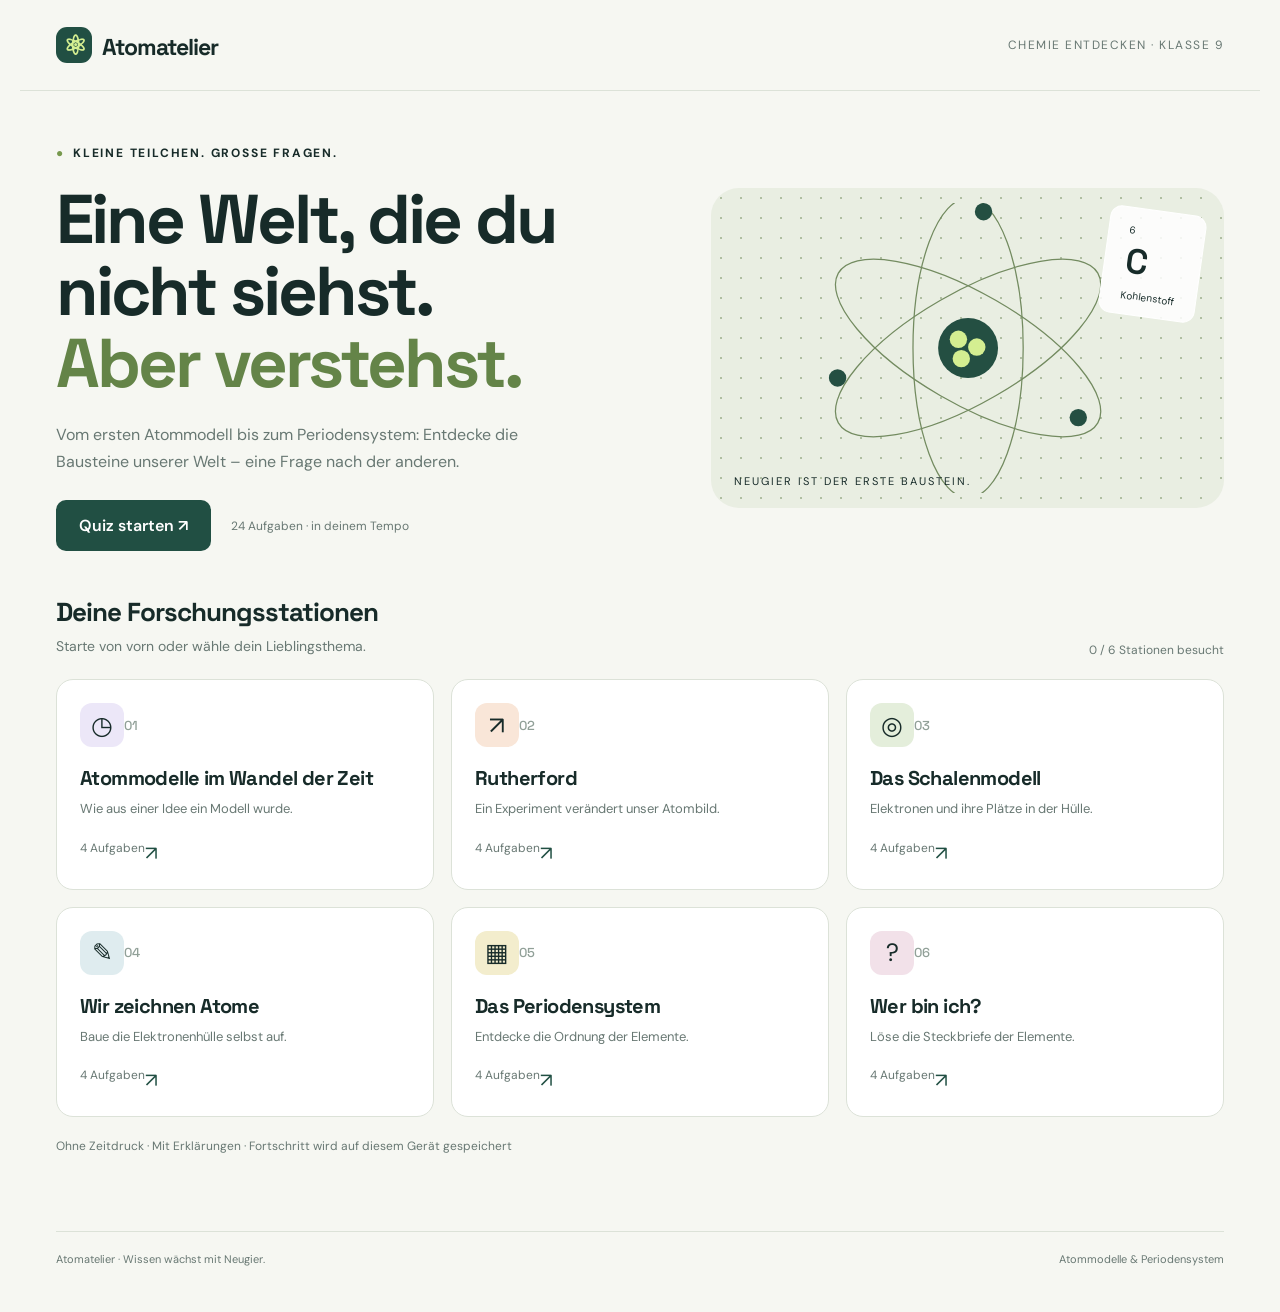
==== einzelquiz.html @ debd2478 "Add files via upload" ====
<!doctype html>
<html lang="de">
<head>
<meta charset="utf-8"><meta name="viewport" content="width=device-width,initial-scale=1">
<title>Atomatelier · Dein Chemie-Quiz</title>
<style>
@import url('https://fonts.googleapis.com/css2?family=DM+Sans:wght@400;500;600;700&family=Space+Grotesk:wght@400;500;600;700&display=swap');
:root{--ink:#172b29;--muted:#687873;--paper:#f6f7f2;--green:#214f43;--lime:#d4ee91;--line:#dce2d8}*{box-sizing:border-box}body{margin:0;background:var(--paper);color:var(--ink);font:16px 'DM Sans',sans-serif}button{font:inherit;cursor:pointer}button:focus-visible,a:focus-visible{outline:3px solid #8460c9;outline-offset:4px}header{max-width:1240px;margin:auto;padding:27px 36px;display:flex;align-items:center;justify-content:space-between;border-bottom:1px solid var(--line)}.brand{font:700 23px 'Space Grotesk',sans-serif;letter-spacing:-1px}.brand span{display:inline-grid;place-items:center;background:var(--green);color:var(--lime);width:36px;height:36px;border-radius:11px;margin-right:10px;font-size:27px}.tag{font-size:12px;letter-spacing:1.5px;text-transform:uppercase;color:var(--muted)}main{max-width:1240px;margin:auto;padding:36px}h1,h2,h3{font-family:'Space Grotesk',sans-serif}h1{font-size:clamp(40px,5.4vw,69px);line-height:1.04;letter-spacing:-3px;margin:23px 0}h1 em{font-style:normal;color:#648448}p{line-height:1.65}.hero{display:grid;grid-template-columns:1.2fr 1fr;align-items:center;gap:40px;padding:18px 0 44px}.intro{max-width:480px;color:var(--muted)}.eyebrow{font-size:12px;font-weight:700;letter-spacing:1.8px;text-transform:uppercase}.eyebrow::before{content:'●';color:#77994e;margin-right:8px}.primary{background:var(--green);color:white;border:0;padding:15px 23px;border-radius:10px;font-weight:600}.primary:hover{background:#326957}.secondary{background:transparent;border:1px solid var(--line);border-radius:10px;padding:12px 18px;color:var(--ink)}.hero-actions{display:flex;align-items:center;gap:20px;margin-top:25px}.small{font-size:12px;color:var(--muted)}.atom-art{position:relative;min-height:320px;border-radius:28px;background:#e9eee2;overflow:hidden;display:grid;place-items:center;background-image:radial-gradient(#afbea1 1px,transparent 1px);background-size:20px 20px}.atom-art svg{width:80%;height:290px}.art-label{position:absolute;bottom:20px;left:23px;font-size:11px;letter-spacing:2px}.element{position:absolute;right:23px;top:22px;background:#ffffffd9;border:1px solid white;border-radius:12px;padding:10px 20px;transform:rotate(8deg)}.element b{font:600 35px 'Space Grotesk',sans-serif;display:block}.element small{font-size:10px}.section-head{display:flex;justify-content:space-between;align-items:end;margin-bottom:21px}.section-head h2{font-size:26px;letter-spacing:-1px;margin:0 0 6px}.section-head p{margin:0;color:var(--muted);font-size:14px}.progress-label{font-size:12px;color:var(--muted)}.grid{display:grid;grid-template-columns:repeat(3,1fr);gap:17px}.card{padding:23px;text-align:left;background:#fff;border:1px solid var(--line);border-radius:17px;color:var(--ink);min-height:207px;transition:transform .2s,box-shadow .2s;display:flex;flex-direction:column}.card:hover{transform:translateY(-4px);box-shadow:0 8px 24px #172b2910}.card-top{display:flex;justify-content:space-between;align-items:center}.icon{width:44px;height:44px;border-radius:12px;display:grid;place-items:center;background:var(--tint);font-size:25px}.number{font:500 13px 'Space Grotesk';color:#91a098}.card h3{font-size:20px;letter-spacing:-.6px;margin:18px 0 7px}.card p{font-size:13px;color:var(--muted);margin:0 0 20px}.card-bottom{margin-top:auto;display:flex;justify-content:space-between;font-size:12px;color:var(--muted)}.arrow{font-size:20px;color:var(--green)}footer{max-width:1168px;margin:26px auto;padding:20px 0;border-top:1px solid var(--line);display:flex;justify-content:space-between;color:var(--muted);font-size:11px}.quiz{max-width:800px;margin:10px auto 60px}.quiz-top{display:flex;justify-content:space-between;align-items:center;gap:12px}.bar{height:5px;border-radius:8px;background:var(--line);margin:24px 0 34px;overflow:hidden}.bar div{height:100%;background:#739347;transition:width .3s}.question-panel{background:#fff;border:1px solid var(--line);border-radius:22px;padding:32px}.question-panel h2{font-size:29px;line-height:1.25;letter-spacing:-1px;margin:17px 0 25px}.answers{display:grid;gap:10px}.answer{border:1px solid var(--line);background:#fafbf8;border-radius:12px;text-align:left;padding:16px;color:var(--ink);display:flex;gap:12px;align-items:center}.answer:hover:not(:disabled){border-color:var(--green);background:#f0f5e8}.answer.correct{background:#e7f2d9;border-color:#86a45b}.answer.wrong{background:#fbe9e3;border-color:#cc856f}.answer:disabled{cursor:default;color:var(--ink)}.letter{font-size:12px;font-weight:bold;border:1px solid var(--line);padding:5px 8px;border-radius:6px}.feedback{padding:18px;border-radius:12px;background:#eef3e7;margin-top:20px;line-height:1.6}.feedback.bad{background:#fbefe9}.quiz-bottom{display:flex;justify-content:space-between;align-items:center;margin-top:24px;gap:20px}.shell-drawing{display:grid;grid-template-columns:1fr 1fr;align-items:center;gap:20px}.shell-drawing svg{width:100%;max-height:260px}.shell-control{display:flex;justify-content:space-between;align-items:center;margin:15px 0;gap:10px}.step{border:1px solid var(--line);background:var(--paper);width:34px;height:34px;border-radius:50%;font-size:20px}.result{text-align:center;padding:35px 10px}.result h2{font-size:40px;margin-bottom:12px}.score{width:136px;height:136px;border:9px solid var(--lime);border-radius:50%;margin:25px auto;display:grid;place-content:center;font:700 36px 'Space Grotesk'}.score small{font:12px 'DM Sans';color:var(--muted);margin-top:5px}.hidden{display:none!important}.notice{margin-top:20px;font-size:12px;color:var(--muted)}@media(max-width:760px){header{padding:20px}.tag{font-size:10px}main{padding:22px}.hero{grid-template-columns:1fr;gap:25px}.atom-art{min-height:220px}.atom-art svg{height:220px}h1{letter-spacing:-2px}.grid{grid-template-columns:repeat(2,1fr)}.card{padding:18px}.section-head{gap:15px}.question-panel{padding:22px}footer{margin:20px 22px;gap:15px}.shell-drawing{grid-template-columns:1fr}}@media(max-width:460px){.grid{grid-template-columns:1fr}.hero-actions{gap:12px}.tag{max-width:100px;text-align:right}.quiz-top{align-items:start}.quiz-top .small{text-align:right}.question-panel h2{font-size:24px}}
</style>
</head>
<body>
<header><div class="brand"><span>⚛</span>Atomatelier</div><div class="tag">Chemie entdecken · Klasse 9</div></header>
<main id="home">
<section class="hero"><div><div class="eyebrow">Kleine Teilchen. Große Fragen.</div><h1>Eine Welt, die du<br>nicht siehst.<br><em>Aber verstehst.</em></h1><p class="intro">Vom ersten Atommodell bis zum Periodensystem: Entdecke die Bausteine unserer Welt – eine Frage nach der anderen.</p><div class="hero-actions"><button class="primary" id="startAll">Quiz starten <span aria-hidden="true">↗</span></button><span class="small">24 Aufgaben · in deinem Tempo</span></div></div><div class="atom-art" aria-label="Dekorative, vereinfachte Atomillustration"><svg viewBox="0 0 420 300" aria-hidden="true"><g fill="none" stroke="#738b60" stroke-width="1.3"><ellipse cx="210" cy="150" rx="155" ry="57" transform="rotate(-30 210 150)"/><ellipse cx="210" cy="150" rx="155" ry="57" transform="rotate(30 210 150)"/><ellipse cx="210" cy="150" rx="155" ry="57" transform="rotate(90 210 150)"/></g><g fill="#244f42"><circle cx="210" cy="150" r="31"/><circle cx="75" cy="181" r="9"/><circle cx="324" cy="222" r="9"/><circle cx="226" cy="9" r="9"/></g><g fill="#d4ee91"><circle cx="200" cy="141" r="9"/><circle cx="219" cy="149" r="9"/><circle cx="203" cy="161" r="9"/></g></svg><div class="element"><small>6</small><b>C</b><small>Kohlenstoff</small></div><span class="art-label">NEUGIER IST DER ERSTE BAUSTEIN.</span></div></section>
<section><div class="section-head"><div><h2>Deine Forschungsstationen</h2><p>Starte von vorn oder wähle dein Lieblingsthema.</p></div><span id="totalProgress" class="progress-label"></span></div><div class="grid" id="topics"></div></section>
<p class="notice">Ohne Zeitdruck · Mit Erklärungen · Fortschritt wird auf diesem Gerät gespeichert</p>
</main>
<main id="play" class="hidden"><div class="quiz"><div class="quiz-top"><button class="secondary" id="back">← Übersicht</button><span class="small" id="quizInfo"></span></div><div class="bar"><div id="barFill"></div></div><div class="question-panel" id="panel"></div></div></main>
<footer><span>Atomatelier · Wissen wächst mit Neugier.</span><span>Atommodelle & Periodensystem</span></footer>
<script>
const topics=[
{title:'Atommodelle im Wandel der Zeit',desc:'Wie aus einer Idee ein Modell wurde.',icon:'◷',tint:'#ece7f8',questions:[
['Was beschreibt ein wissenschaftliches Atommodell?',['Ein vereinfachtes Bild, das Beobachtungen erklärt','Ein maßstabsgetreues Foto eines Atoms','Eine endgültige Wahrheit, die nie verändert wird'],0,'Modelle vereinfachen die Wirklichkeit. Neue Beobachtungen können dazu führen, dass sie erweitert oder ersetzt werden.'],
['Wie stellte Dalton sich Atome vor?',['Als positiv geladene Kugeln mit Elektronen','Als kleine, unteilbare Kugeln','Als Kern mit einer Elektronenhülle'],1,'Daltons Kugelmodell behandelt Atome als unteilbare Kugeln. Heute wissen wir, dass Atome aus kleineren Teilchen bestehen.'],
['Was kennzeichnet Thomsons Atommodell?',['Elektronen bewegen sich auf festen Schalen','Das Atom besteht nur aus leerem Raum','Negative Elektronen sind in einer positiven Masse eingebettet'],2,'Dieses Modell wird oft Rosinenkuchenmodell genannt: Elektronen entsprechen den Rosinen in einer positiv geladenen Masse.'],
['Welche Reihenfolge ist historisch richtig?',['Dalton → Thomson → Rutherford → Bohr','Bohr → Dalton → Rutherford → Thomson','Thomson → Bohr → Dalton → Rutherford'],0,'Daltons Kugelmodell wurde durch Thomsons Modell, Rutherfords Kern-Hülle-Modell und anschließend Bohrs Schalenmodell weiterentwickelt.']
]},
{title:'Rutherford',desc:'Ein Experiment verändert unser Atombild.',icon:'↗',tint:'#f9e6d8',questions:[
['Womit wurde die dünne Goldfolie im Streuversuch beschossen?',['Mit Lichtstrahlen','Mit positiv geladenen Alphateilchen','Mit Wassertropfen'],1,'Alphateilchen sind positiv geladene Heliumkerne. Ihre Ablenkung lieferte Hinweise auf den Aufbau des Atoms.'],
['Was geschah mit den meisten Alphateilchen?',['Sie durchdrangen die Folie nahezu ungehindert','Sie wurden zurückgeworfen','Sie blieben in der Folie stecken'],0,'Die meisten Teilchen passierten die Folie. Das zeigte: Das Atom ist zum größten Teil leerer Raum.'],
['Warum wurden wenige Alphateilchen stark abgelenkt?',['Sie wurden von Elektronen angezogen','Sie trafen auf eine durchgehend feste Atomkugel','Sie kamen dem kleinen, positiv geladenen Kern sehr nahe'],2,'Positive Alphateilchen werden vom positiven Atomkern elektrisch abgestoßen. Bei großer Annäherung kann die Ablenkung sehr stark sein.'],
['Welche Aussage gehört zum Kern-Hülle-Modell?',['Die Masse ist gleichmäßig im Atom verteilt','Fast die gesamte Atommasse steckt im kleinen Kern','Der Kern ist negativ geladen'],1,'Der winzige, positiv geladene Kern enthält fast die gesamte Masse. Die Elektronen bilden die wesentlich größere Hülle.']
]},
{title:'Das Schalenmodell',desc:'Elektronen und ihre Plätze in der Hülle.',icon:'◎',tint:'#e4eedb',questions:[
['Wie viele Elektronen passen höchstens in die erste Schale?',['2','8','18'],0,'Die erste Schale (K-Schale) kann höchstens zwei Elektronen aufnehmen.'],
['Was sind Valenzelektronen?',['Teilchen im Atomkern','Die Elektronen auf der äußersten besetzten Schale','Alle Elektronen eines Atoms zusammen'],1,'Die Außenelektronen heißen Valenzelektronen. Sie bestimmen wesentlich das chemische Verhalten der Hauptgruppenelemente.'],
['Wie verteilen sich die Elektronen eines neutralen Sauerstoffatoms (Ordnungszahl 8)?',['4 | 4','2 | 8','2 | 6'],2,'Ein neutrales Sauerstoffatom besitzt acht Elektronen: zwei auf der ersten und sechs auf der zweiten Schale.'],
['Was passiert, wenn ein neutrales Atom ein Elektron abgibt?',['Es wird zu einem positiv geladenen Ion','Es wird zu einem negativ geladenen Ion','Seine Protonenzahl steigt'],0,'Nach der Abgabe gibt es ein Proton mehr als Elektronen. Das Teilchen ist einfach positiv geladen; der Kern bleibt unverändert.']
]},
{title:'Wir zeichnen Atome',desc:'Baue die Elektronenhülle selbst auf.',icon:'✎',tint:'#dfecef',questions:[
{draw:true,element:'Lithium',z:3,shells:[2,1],explain:'Lithium besitzt drei Elektronen: zwei auf der K-Schale und eines auf der L-Schale.'},
{draw:true,element:'Kohlenstoff',z:6,shells:[2,4],explain:'Kohlenstoff besitzt sechs Elektronen: zwei innen und vier auf der äußeren Schale.'},
{draw:true,element:'Neon',z:10,shells:[2,8],explain:'Neon besitzt zwei Elektronen auf der K-Schale und acht auf der L-Schale. Seine Außenschale ist voll besetzt.'},
{draw:true,element:'Natrium',z:11,shells:[2,8,1],explain:'Natrium besitzt elf Elektronen mit der Verteilung 2 | 8 | 1. Es hat drei besetzte Schalen und ein Außenelektron.'}
]},
{title:'Das Periodensystem',desc:'Entdecke die Ordnung der Elemente.',icon:'▦',tint:'#f3edcd',questions:[
['Wonach sind die Elemente im modernen Periodensystem geordnet?',['Nach ihrer alphabetischen Reihenfolge','Nach steigender Protonenzahl','Ausschließlich nach ihrer Masse'],1,'Die Ordnungszahl gibt die Zahl der Protonen an. Sie steigt im Periodensystem von Element zu Element um eins.'],
['Was verrät die Periodennummer im Schalenmodell?',['Die Zahl der besetzten Elektronenschalen','Die Zahl der Neutronen','Die Zahl der Außenelektronen'],0,'Bei einem Atom im Grundzustand entspricht die Periodennummer im Schalenmodell der Zahl der besetzten Schalen.'],
['Warum ähneln sich Elemente derselben Hauptgruppe chemisch?',['Sie besitzen gleich viele Protonen','Sie haben immer dieselbe Atommasse','Sie haben gleich viele Außenelektronen (Ausnahme: Helium)'],2,'Die Zahl der Außenelektronen prägt das chemische Verhalten. Helium hat als Edelgas nur zwei, aber ebenfalls eine volle Außenschale.'],
['Ein Hauptgruppenatom hat die Elektronenverteilung 2 | 8 | 2. Wo steht es?',['2. Periode, 3. Hauptgruppe','3. Periode, 2. Hauptgruppe','3. Periode, 8. Hauptgruppe'],1,'Drei besetzte Schalen bedeuten 3. Periode. Zwei Außenelektronen bedeuten 2. Hauptgruppe (Gruppe 2). Das Element ist Magnesium.']
]},
{title:'Wer bin ich?',desc:'Löse die Steckbriefe der Elemente.',icon:'?',tint:'#f2e1e9',questions:[
['Ich habe sechs Protonen und bin der Grundbaustein organischer Verbindungen. Wer bin ich?',['Sauerstoff (O)','Kohlenstoff (C)','Calcium (Ca)'],1,'Sechs Protonen bedeuten Ordnungszahl 6: Kohlenstoff, Symbol C.'],
['Ich stehe in der 3. Periode und habe sieben Außenelektronen. Wer bin ich?',['Chlor (Cl)','Argon (Ar)','Natrium (Na)'],0,'Chlor hat die Elektronenverteilung 2 | 8 | 7. Es gehört zu den Halogenen in der 7. Hauptgruppe (Gruppe 17).'],
['Ich habe zwei Elektronen. Meine einzige Schale ist damit voll. Wer bin ich?',['Wasserstoff (H)','Beryllium (Be)','Helium (He)'],2,'Helium besitzt zwei Protonen und im neutralen Zustand zwei Elektronen. Es gehört zu den Edelgasen.'],
['Mein neutrales Atom hat zwölf Elektronen. Wer bin ich?',['Magnesium (Mg)','Natrium (Na)','Aluminium (Al)'],0,'Bei neutralen Atomen sind Elektronen- und Protonenzahl gleich. Ordnungszahl 12 gehört zu Magnesium: 2 | 8 | 2.']
]}
];
let saved={};try{saved=JSON.parse(localStorage.getItem('atomatelier-v1')||'{}')||{}}catch{}let queue=[],position=0,score=0,answered=false,counts=[],mode=null;
const $=id=>document.getElementById(id);
function home(){ $('home').classList.remove('hidden');$('play').classList.add('hidden');$('topics').innerHTML=topics.map((t,i)=>`<button class="card" data-topic="${i}" style="--tint:${t.tint}"><div class="card-top"><span class="icon" aria-hidden="true">${t.icon}</span><span class="number">0${i+1}</span></div><h3>${t.title}</h3><p>${t.desc}</p><div class="card-bottom"><span>${saved[i]===undefined?'4 Aufgaben':`Bestleistung: ${saved[i]}/4 richtig`}</span><span class="arrow" aria-hidden="true">↗</span></div></button>`).join('');$('totalProgress').textContent=`${Object.keys(saved).length} / 6 Stationen besucht`;$('topics').querySelectorAll('button').forEach(b=>b.onclick=()=>start(Number(b.dataset.topic)));}
function start(topic){mode=topic;queue=[];(topic===null?topics.map((_,i)=>i):[topic]).forEach(i=>topics[i].questions.forEach((q,j)=>queue.push({q,topic:i,j})));position=0;score=0;$('home').classList.add('hidden');$('play').classList.remove('hidden');render();window.scrollTo(0,0)}
function render(){answered=false;const {q,topic}=queue[position];$('quizInfo').textContent=`Aufgabe ${position+1} von ${queue.length} · ${score} richtig`;$('barFill').style.width=`${position/queue.length*100}%`;$('panel').innerHTML=`<div class="eyebrow">${topics[topic].title}</div><h2 tabindex="-1">${q.draw?`Zeichne ein neutrales ${q.element}atom.`:q[0]}</h2>${q.draw?`<p class="small">Ordnungszahl ${q.z} · Verteile die ${q.z} Elektronen mit + und − auf die Schalen.</p><div class="shell-drawing"><div id="atom"></div><div id="controls"></div></div><p class="small" id="electronCount"></p><button class="primary" id="check">Modell überprüfen</button>`:`<div class="answers">${q[1].map((a,i)=>`<button class="answer" data-answer="${i}"><span class="letter">${String.fromCharCode(65+i)}</span>${a}</button>`).join('')}</div>`}<div id="feedback" aria-live="polite"></div><div class="quiz-bottom"><span class="small">${q.draw?'Vereinfachtes Schalenmodell':'Eine Antwort ist richtig.'}</span><button id="next" class="primary hidden">${position===queue.length-1?'Ergebnis ansehen':'Nächste Aufgabe →'}</button></div>`;if(q.draw){counts=q.shells.map(()=>0);drawAtom();$('check').onclick=()=>finish(counts.every((n,i)=>n===q.shells[i]),q.explain)}else{$('panel').querySelectorAll('[data-answer]').forEach(b=>b.onclick=()=>{const selected=Number(b.dataset.answer);$('panel').querySelectorAll('[data-answer]').forEach(btn=>{btn.disabled=true;if(Number(btn.dataset.answer)===q[2])btn.classList.add('correct');else if(btn===b)btn.classList.add('wrong')});finish(selected===q[2],q[3])})}$('next').onclick=()=>{position++;position<queue.length?render():result()};$('panel').querySelector('h2').focus()}
function drawAtom(){const q=queue[position].q;let svg=`<svg viewBox="0 0 280 280" role="img" aria-label="Schalenmodell mit ${counts.join(', ')} Elektronen auf den Schalen"><circle cx="140" cy="140" r="23" fill="#214f43"/><text x="140" y="145" text-anchor="middle" fill="white" font-size="13">${q.z} p⁺</text>`;counts.forEach((n,s)=>{const r=45+s*37;svg+=`<circle cx="140" cy="140" r="${r}" fill="none" stroke="#bccbb1" stroke-width="1.5"/>`;for(let i=0;i<n;i++){const a=2*Math.PI*i/n-Math.PI/2;svg+=`<circle cx="${140+r*Math.cos(a)}" cy="${140+r*Math.sin(a)}" r="6" fill="#547542"/>`}});$('atom').innerHTML=svg+'</svg>';$('controls').innerHTML=counts.map((n,i)=>`<div class="shell-control"><span>${['K','L','M'][i]}-Schale</span><button class="step" data-shell="${i}" data-delta="-1" aria-label="Elektron von ${['K','L','M'][i]}-Schale entfernen" ${n===0||answered?'disabled':''}>−</button><b>${n}</b><button class="step" data-shell="${i}" data-delta="1" aria-label="Elektron auf ${['K','L','M'][i]}-Schale hinzufügen" ${answered?'disabled':''}>+</button></div>`).join('');$('electronCount').textContent=`${counts.reduce((a,b)=>a+b,0)} von ${q.z} Elektronen eingezeichnet`;$('controls').querySelectorAll('button').forEach(b=>b.onclick=()=>{counts[Number(b.dataset.shell)]+=Number(b.dataset.delta);drawAtom()})}
function finish(correct,explain){if(answered)return;answered=true;if(correct)score++;queue[position].correct=correct;if(queue[position].q.draw){$('check').disabled=true;drawAtom()}$('feedback').innerHTML=`<div class="feedback ${correct?'':'bad'}"><strong>${correct?'Richtig! Gut kombiniert.':'Noch nicht ganz – hier ist die Erklärung:'}</strong><br>${explain}</div>`;$('next').classList.remove('hidden');$('quizInfo').textContent=`Aufgabe ${position+1} von ${queue.length} · ${score} richtig`}
function result(){[...new Set(queue.map(x=>x.topic))].forEach(t=>{const points=queue.filter(x=>x.topic===t&&x.correct).length;saved[t]=Math.max(Number(saved[t])||0,points)});try{localStorage.setItem('atomatelier-v1',JSON.stringify(saved))}catch{}$('barFill').style.width='100%';$('quizInfo').textContent='Runde abgeschlossen';$('panel').innerHTML=`<div class="result"><div class="eyebrow">Forschung abgeschlossen</div><div class="score">${score}/${queue.length}<small>richtig beantwortet</small></div><h2>${score===queue.length?'Das war elementar stark!':score>=queue.length/2?'Gut kombiniert!':'Der erste Schritt ist geschafft.'}</h2><p> ${score===queue.length?'Du hast alle Aufgaben dieser Runde gelöst.': 'Jede Erklärung bringt dich weiter. Wiederhole die Runde und festige dein Wissen.'}</p><button class="primary" id="repeat">Noch einmal üben ↗</button> <button class="secondary" id="overview">Zu den Themen</button></div>`;$('repeat').onclick=()=>start(mode);$('overview').onclick=home}
$('startAll').onclick=()=>start(null);$('back').onclick=home;home();
</script>
</body>
</html>
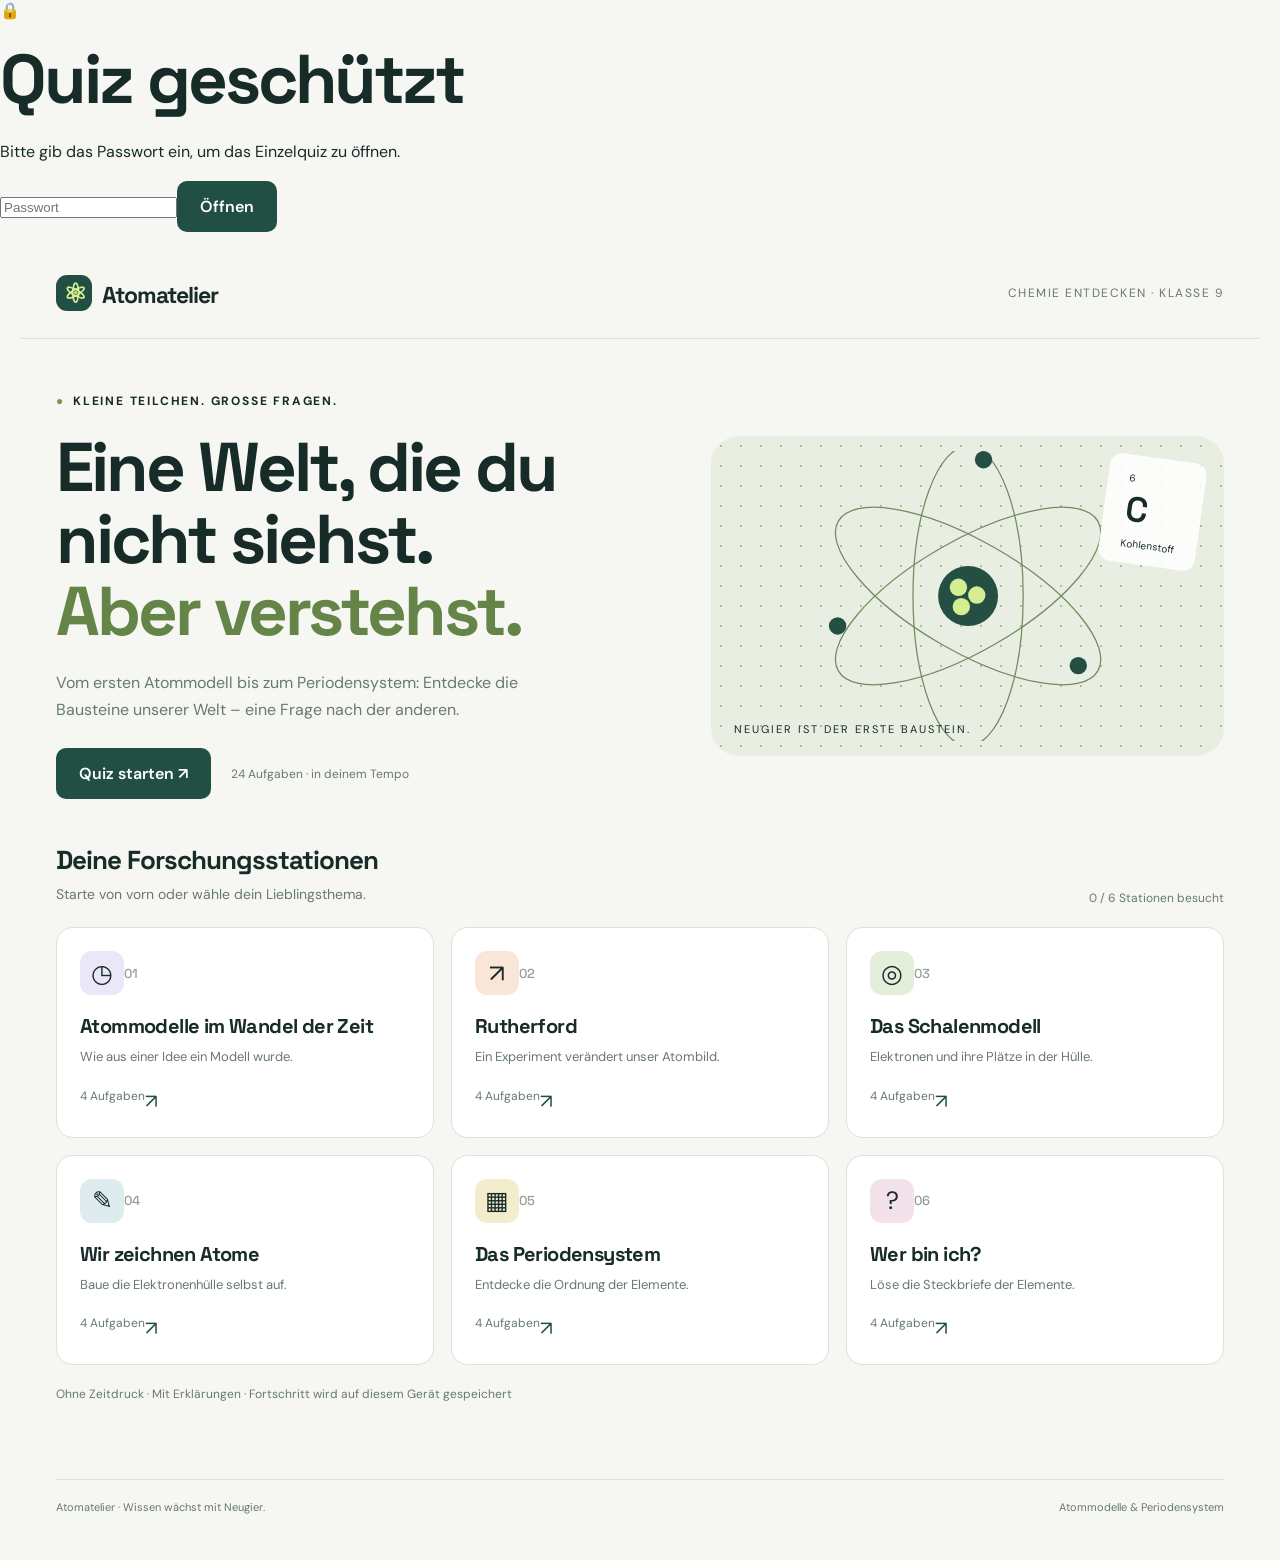
==== commit 7a03f889: "Passwort gesetzt" ====
--- a/einzelquiz.html
+++ b/einzelquiz.html
@@ -8,7 +8,7 @@
 :root{--ink:#172b29;--muted:#687873;--paper:#f6f7f2;--green:#214f43;--lime:#d4ee91;--line:#dce2d8}*{box-sizing:border-box}body{margin:0;background:var(--paper);color:var(--ink);font:16px 'DM Sans',sans-serif}button{font:inherit;cursor:pointer}button:focus-visible,a:focus-visible{outline:3px solid #8460c9;outline-offset:4px}header{max-width:1240px;margin:auto;padding:27px 36px;display:flex;align-items:center;justify-content:space-between;border-bottom:1px solid var(--line)}.brand{font:700 23px 'Space Grotesk',sans-serif;letter-spacing:-1px}.brand span{display:inline-grid;place-items:center;background:var(--green);color:var(--lime);width:36px;height:36px;border-radius:11px;margin-right:10px;font-size:27px}.tag{font-size:12px;letter-spacing:1.5px;text-transform:uppercase;color:var(--muted)}main{max-width:1240px;margin:auto;padding:36px}h1,h2,h3{font-family:'Space Grotesk',sans-serif}h1{font-size:clamp(40px,5.4vw,69px);line-height:1.04;letter-spacing:-3px;margin:23px 0}h1 em{font-style:normal;color:#648448}p{line-height:1.65}.hero{display:grid;grid-template-columns:1.2fr 1fr;align-items:center;gap:40px;padding:18px 0 44px}.intro{max-width:480px;color:var(--muted)}.eyebrow{font-size:12px;font-weight:700;letter-spacing:1.8px;text-transform:uppercase}.eyebrow::before{content:'●';color:#77994e;margin-right:8px}.primary{background:var(--green);color:white;border:0;padding:15px 23px;border-radius:10px;font-weight:600}.primary:hover{background:#326957}.secondary{background:transparent;border:1px solid var(--line);border-radius:10px;padding:12px 18px;color:var(--ink)}.hero-actions{display:flex;align-items:center;gap:20px;margin-top:25px}.small{font-size:12px;color:var(--muted)}.atom-art{position:relative;min-height:320px;border-radius:28px;background:#e9eee2;overflow:hidden;display:grid;place-items:center;background-image:radial-gradient(#afbea1 1px,transparent 1px);background-size:20px 20px}.atom-art svg{width:80%;height:290px}.art-label{position:absolute;bottom:20px;left:23px;font-size:11px;letter-spacing:2px}.element{position:absolute;right:23px;top:22px;background:#ffffffd9;border:1px solid white;border-radius:12px;padding:10px 20px;transform:rotate(8deg)}.element b{font:600 35px 'Space Grotesk',sans-serif;display:block}.element small{font-size:10px}.section-head{display:flex;justify-content:space-between;align-items:end;margin-bottom:21px}.section-head h2{font-size:26px;letter-spacing:-1px;margin:0 0 6px}.section-head p{margin:0;color:var(--muted);font-size:14px}.progress-label{font-size:12px;color:var(--muted)}.grid{display:grid;grid-template-columns:repeat(3,1fr);gap:17px}.card{padding:23px;text-align:left;background:#fff;border:1px solid var(--line);border-radius:17px;color:var(--ink);min-height:207px;transition:transform .2s,box-shadow .2s;display:flex;flex-direction:column}.card:hover{transform:translateY(-4px);box-shadow:0 8px 24px #172b2910}.card-top{display:flex;justify-content:space-between;align-items:center}.icon{width:44px;height:44px;border-radius:12px;display:grid;place-items:center;background:var(--tint);font-size:25px}.number{font:500 13px 'Space Grotesk';color:#91a098}.card h3{font-size:20px;letter-spacing:-.6px;margin:18px 0 7px}.card p{font-size:13px;color:var(--muted);margin:0 0 20px}.card-bottom{margin-top:auto;display:flex;justify-content:space-between;font-size:12px;color:var(--muted)}.arrow{font-size:20px;color:var(--green)}footer{max-width:1168px;margin:26px auto;padding:20px 0;border-top:1px solid var(--line);display:flex;justify-content:space-between;color:var(--muted);font-size:11px}.quiz{max-width:800px;margin:10px auto 60px}.quiz-top{display:flex;justify-content:space-between;align-items:center;gap:12px}.bar{height:5px;border-radius:8px;background:var(--line);margin:24px 0 34px;overflow:hidden}.bar div{height:100%;background:#739347;transition:width .3s}.question-panel{background:#fff;border:1px solid var(--line);border-radius:22px;padding:32px}.question-panel h2{font-size:29px;line-height:1.25;letter-spacing:-1px;margin:17px 0 25px}.answers{display:grid;gap:10px}.answer{border:1px solid var(--line);background:#fafbf8;border-radius:12px;text-align:left;padding:16px;color:var(--ink);display:flex;gap:12px;align-items:center}.answer:hover:not(:disabled){border-color:var(--green);background:#f0f5e8}.answer.correct{background:#e7f2d9;border-color:#86a45b}.answer.wrong{background:#fbe9e3;border-color:#cc856f}.answer:disabled{cursor:default;color:var(--ink)}.letter{font-size:12px;font-weight:bold;border:1px solid var(--line);padding:5px 8px;border-radius:6px}.feedback{padding:18px;border-radius:12px;background:#eef3e7;margin-top:20px;line-height:1.6}.feedback.bad{background:#fbefe9}.quiz-bottom{display:flex;justify-content:space-between;align-items:center;margin-top:24px;gap:20px}.shell-drawing{display:grid;grid-template-columns:1fr 1fr;align-items:center;gap:20px}.shell-drawing svg{width:100%;max-height:260px}.shell-control{display:flex;justify-content:space-between;align-items:center;margin:15px 0;gap:10px}.step{border:1px solid var(--line);background:var(--paper);width:34px;height:34px;border-radius:50%;font-size:20px}.result{text-align:center;padding:35px 10px}.result h2{font-size:40px;margin-bottom:12px}.score{width:136px;height:136px;border:9px solid var(--lime);border-radius:50%;margin:25px auto;display:grid;place-content:center;font:700 36px 'Space Grotesk'}.score small{font:12px 'DM Sans';color:var(--muted);margin-top:5px}.hidden{display:none!important}.notice{margin-top:20px;font-size:12px;color:var(--muted)}@media(max-width:760px){header{padding:20px}.tag{font-size:10px}main{padding:22px}.hero{grid-template-columns:1fr;gap:25px}.atom-art{min-height:220px}.atom-art svg{height:220px}h1{letter-spacing:-2px}.grid{grid-template-columns:repeat(2,1fr)}.card{padding:18px}.section-head{gap:15px}.question-panel{padding:22px}footer{margin:20px 22px;gap:15px}.shell-drawing{grid-template-columns:1fr}}@media(max-width:460px){.grid{grid-template-columns:1fr}.hero-actions{gap:12px}.tag{max-width:100px;text-align:right}.quiz-top{align-items:start}.quiz-top .small{text-align:right}.question-panel h2{font-size:24px}}
 </style>
 </head>
-<body>
+<body><div id="passwordGate" class="password-gate" role="dialog" aria-modal="true"><div class="password-card"><div class="lock">🔒</div><h1>Quiz geschützt</h1><p>Bitte gib das Passwort ein, um das Einzelquiz zu öffnen.</p><form class="password-form" id="passwordForm"><input id="passwordInput" type="password" autocomplete="current-password" placeholder="Passwort" required><button class="primary" type="submit">Öffnen</button></form><p class="password-error" id="passwordError" aria-live="polite"></p></div></div>
 <header><div class="brand"><span>⚛</span>Atomatelier</div><div class="tag">Chemie entdecken · Klasse 9</div></header>
 <main id="home">
 <section class="hero"><div><div class="eyebrow">Kleine Teilchen. Große Fragen.</div><h1>Eine Welt, die du<br>nicht siehst.<br><em>Aber verstehst.</em></h1><p class="intro">Vom ersten Atommodell bis zum Periodensystem: Entdecke die Bausteine unserer Welt – eine Frage nach der anderen.</p><div class="hero-actions"><button class="primary" id="startAll">Quiz starten <span aria-hidden="true">↗</span></button><span class="small">24 Aufgaben · in deinem Tempo</span></div></div><div class="atom-art" aria-label="Dekorative, vereinfachte Atomillustration"><svg viewBox="0 0 420 300" aria-hidden="true"><g fill="none" stroke="#738b60" stroke-width="1.3"><ellipse cx="210" cy="150" rx="155" ry="57" transform="rotate(-30 210 150)"/><ellipse cx="210" cy="150" rx="155" ry="57" transform="rotate(30 210 150)"/><ellipse cx="210" cy="150" rx="155" ry="57" transform="rotate(90 210 150)"/></g><g fill="#244f42"><circle cx="210" cy="150" r="31"/><circle cx="75" cy="181" r="9"/><circle cx="324" cy="222" r="9"/><circle cx="226" cy="9" r="9"/></g><g fill="#d4ee91"><circle cx="200" cy="141" r="9"/><circle cx="219" cy="149" r="9"/><circle cx="203" cy="161" r="9"/></g></svg><div class="element"><small>6</small><b>C</b><small>Kohlenstoff</small></div><span class="art-label">NEUGIER IST DER ERSTE BAUSTEIN.</span></div></section>
@@ -18,6 +18,7 @@
 <main id="play" class="hidden"><div class="quiz"><div class="quiz-top"><button class="secondary" id="back">← Übersicht</button><span class="small" id="quizInfo"></span></div><div class="bar"><div id="barFill"></div></div><div class="question-panel" id="panel"></div></div></main>
 <footer><span>Atomatelier · Wissen wächst mit Neugier.</span><span>Atommodelle & Periodensystem</span></footer>
 <script>
+const QUIZ_PASSWORD='PSEverstehen';function unlockQuiz(){const gate=document.getElementById('passwordGate');if(sessionStorage.getItem('atomatelier-unlocked')==='true'){gate.classList.add('hidden');return}document.getElementById('passwordForm').onsubmit=e=>{e.preventDefault();const input=document.getElementById('passwordInput');if(input.value===QUIZ_PASSWORD){sessionStorage.setItem('atomatelier-unlocked','true');gate.classList.add('hidden')}else{document.getElementById('passwordError').textContent='Falsches Passwort. Bitte versuche es noch einmal.';input.select()}}}unlockQuiz();
 const topics=[
 {title:'Atommodelle im Wandel der Zeit',desc:'Wie aus einer Idee ein Modell wurde.',icon:'◷',tint:'#ece7f8',questions:[
 ['Was beschreibt ein wissenschaftliches Atommodell?',['Ein vereinfachtes Bild, das Beobachtungen erklärt','Ein maßstabsgetreues Foto eines Atoms','Eine endgültige Wahrheit, die nie verändert wird'],0,'Modelle vereinfachen die Wirklichkeit. Neue Beobachtungen können dazu führen, dass sie erweitert oder ersetzt werden.'],
